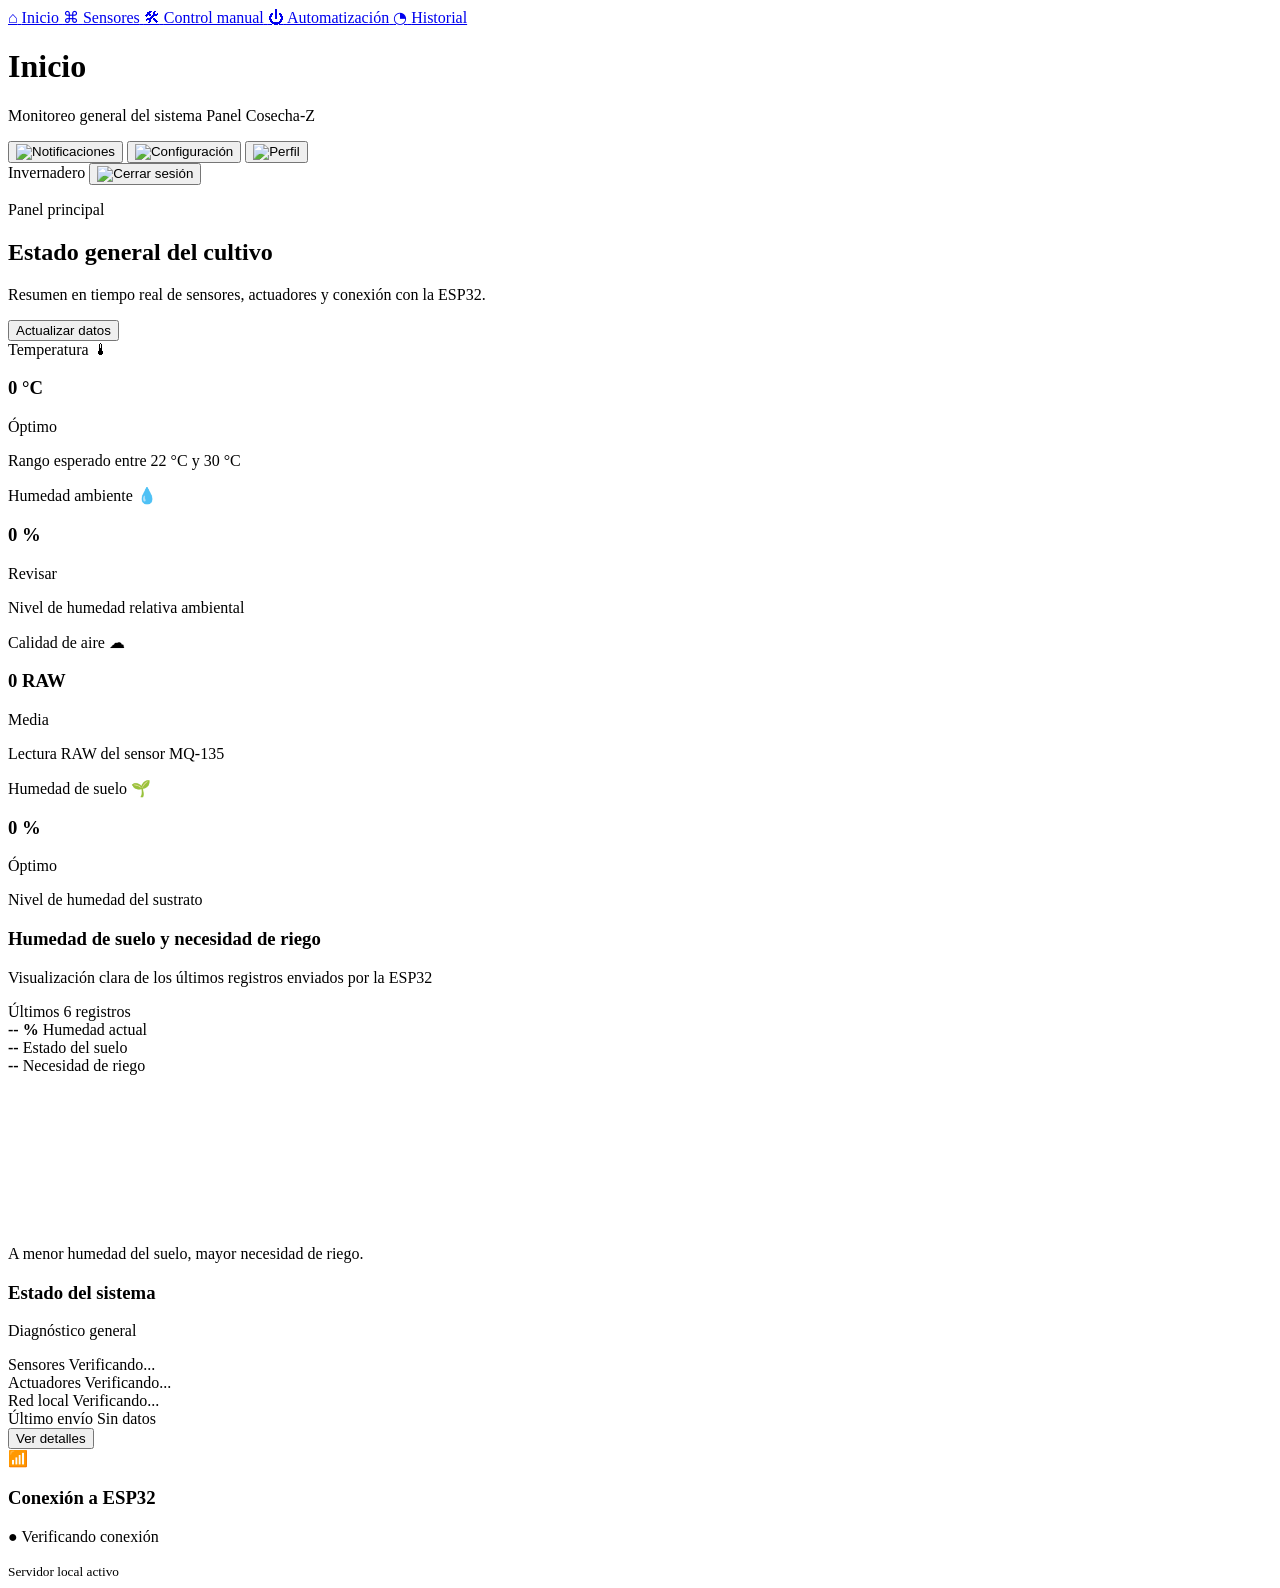
==== index.html @ 04407e0e "Add files via upload" ====
<!doctype html>
<html lang="es">

<head>
  <meta charset="utf-8">
  <meta name="viewport" content="width=device-width, initial-scale=1">
  <title>Invernadero-Z | Dashboard</title>

  <link rel="stylesheet" href="../CSS/dashboard.css">

  <script src="https://cdn.jsdelivr.net/npm/chart.js"></script>
  <script src="../js/fecha.js" defer></script>
  <script src="../js/indexfuncion.js?v=6" defer></script>
  <script src="../js/auth.js" defer></script>
</head>

<body>
  <div class="app">

    <aside class="sidebar">
      <nav class="sidebar-nav">
        <a href="../frontend/index.html" class="nav-link">
          <span class="nav-icon">⌂</span>
          <span>Inicio</span>
        </a>

        <a href="../frontend/sensores.html" class="nav-link">
          <span class="nav-icon">⌘</span>
          <span>Sensores</span>
        </a>

        <a href="../frontend/control.html" class="nav-link">
          <span class="nav-icon">🛠</span>
          <span>Control manual</span>
        </a>

        <a href="../frontend/automatizacion.html" class="nav-link">
          <span class="nav-icon">⏻</span>
          <span>Automatización</span>
        </a>

        <a href="../frontend/historial.html" class="nav-link">
          <span class="nav-icon">◔</span>
          <span>Historial</span>
        </a>
      </nav>
    </aside>

    <main class="main">

      <header class="topbar">
        <div class="topbar-left">
          <div>
            <h1>Inicio</h1>
            <p>Monitoreo general del sistema Panel Cosecha-Z</p>
          </div>
        </div>

        <div class="datetime-box">
          <div id="fecha-actual"></div>
          <div id="hora-actual"></div>
        </div>

        <div class="topbar-right">
          <button class="icon-btn" type="button" title="Notificaciones">
            <img src="../img/notification.png" alt="Notificaciones" class="nav-icon-img">
          </button>

          <button class="icon-btn" type="button" title="Configuración">
            <img src="../img/setting.png" alt="Configuración" class="nav-icon-img">
          </button>

          <button class="icon-btn" type="button" title="Perfil">
            <img src="../img/user.png" alt="Perfil" class="nav-icon-img">
          </button>

          <div class="user-box">
            <span class="user-name">Invernadero</span>
            <button class="icon-btn" type="button" title="Cerrar sesión">
              <img src="../img/logout.png" alt="Cerrar sesión" class="nav-icon-img">
            </button>
          </div>
        </div>
      </header>

      <section class="hero">
        <div class="hero-content">
          <p class="eyebrow">Panel principal</p>
          <h2>Estado general del cultivo</h2>
          <p>Resumen en tiempo real de sensores, actuadores y conexión con la ESP32.</p>
        </div>

        <div class="hero-actions">
          <button class="primary-btn" type="button">Actualizar datos</button>
        </div>
      </section>

      <section class="kpi-grid">

        <article class="card kpi-card">
          <div class="kpi-top">
            <span class="kpi-label">Temperatura</span>
            <span class="kpi-icon temp">🌡</span>
          </div>

          <div class="kpi-main">
            <h3>0 °C</h3>
            <span class="status-badge success">Óptimo</span>
          </div>

          <p class="kpi-foot">Rango esperado entre 22 °C y 30 °C</p>
        </article>

        <article class="card kpi-card">
          <div class="kpi-top">
            <span class="kpi-label">Humedad ambiente</span>
            <span class="kpi-icon humidity">💧</span>
          </div>

          <div class="kpi-main">
            <h3>0 %</h3>
            <span class="status-badge warning">Revisar</span>
          </div>

          <p class="kpi-foot">Nivel de humedad relativa ambiental</p>
        </article>

        <article class="card kpi-card">
          <div class="kpi-top">
            <span class="kpi-label">Calidad de aire</span>
            <span class="kpi-icon air">☁</span>
          </div>

          <div class="kpi-main">
            <h3>0 RAW</h3>
            <span class="status-badge warning">Media</span>
          </div>

          <p class="kpi-foot">Lectura RAW del sensor MQ-135</p>
        </article>

        <article class="card kpi-card">
          <div class="kpi-top">
            <span class="kpi-label">Humedad de suelo</span>
            <span class="kpi-icon humidity">🌱</span>
          </div>

          <div class="kpi-main">
            <h3>0 %</h3>
            <span class="status-badge success">Óptimo</span>
          </div>

          <p class="kpi-foot">Nivel de humedad del sustrato</p>
        </article>

      </section>

      <section class="content-grid">

        <article class="card chart-card">
          <div class="card-head">
            <div>
              <h3>Humedad de suelo y necesidad de riego</h3>
              <p>Visualización clara de los últimos registros enviados por la ESP32</p>
            </div>
            <span class="card-tag">Últimos 6 registros</span>
          </div>

          <div class="chart-info-row">
            <div class="chart-pill">
              <strong id="soil-current">-- %</strong>
              <span>Humedad actual</span>
            </div>

            <div class="chart-pill">
              <strong id="soil-status">--</strong>
              <span>Estado del suelo</span>
            </div>

            <div class="chart-pill">
              <strong id="soil-risk">--</strong>
              <span>Necesidad de riego</span>
            </div>
          </div>

          <div class="chart-canvas-wrap">
            <canvas id="riegoChart"></canvas>
          </div>

          <p class="chart-help">
            A menor humedad del suelo, mayor necesidad de riego.
          </p>
        </article>

        <div class="side-column">

          <article class="card system-card">
            <div class="card-head">
              <div>
                <h3>Estado del sistema</h3>
                <p>Diagnóstico general</p>
              </div>
            </div>

            <div class="system-list">
              <div class="system-item">
                <span>Sensores</span>
                <span class="system-ok">Verificando...</span>
              </div>

              <div class="system-item">
                <span>Actuadores</span>
                <span class="system-ok">Verificando...</span>
              </div>

              <div class="system-item">
                <span>Red local</span>
                <span class="system-ok">Verificando...</span>
              </div>

              <div class="system-item">
                <span>Último envío</span>
                <span class="system-neutral">Sin datos</span>
              </div>
            </div>

            <button class="secondary-btn" type="button" id="verDetallesBtn">Ver detalles</button>
          </article>

          <article class="card esp-card">
            <div class="esp-icon">📶</div>

            <div class="esp-info">
              <h3>Conexión a ESP32</h3>
              <p class="online">● Verificando conexión</p>
              <small>Servidor local activo</small>
            </div>
          </article>

        </div>
      </section>

    </main>
  </div>
</body>

</html>
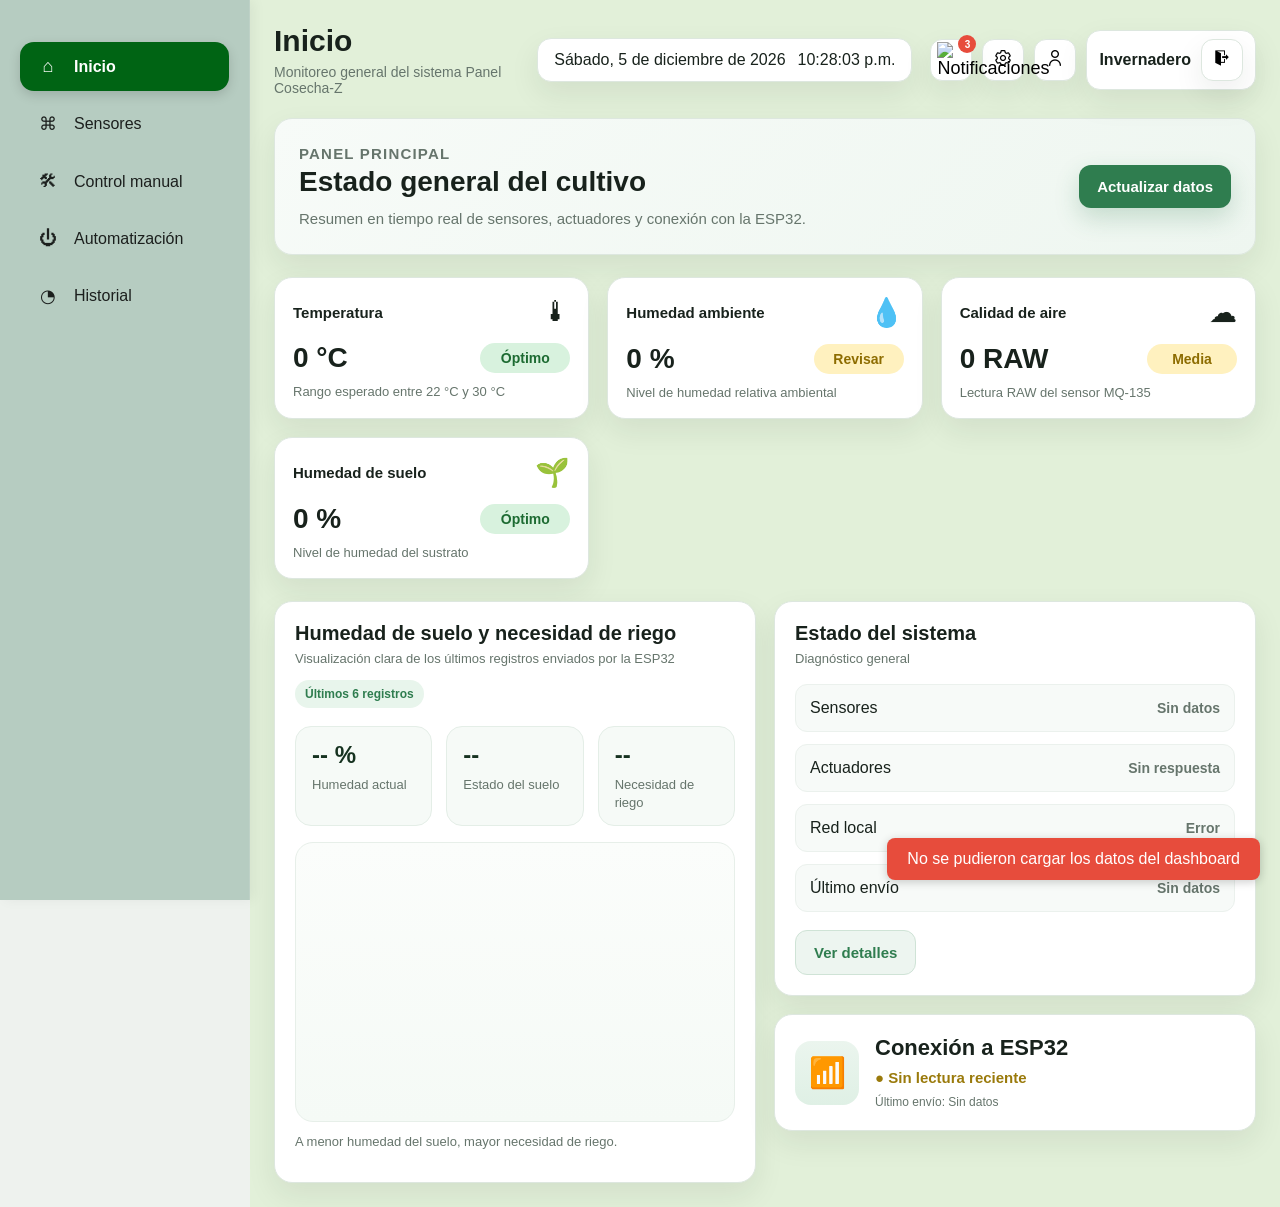
==== commit f68103e4: "Fix HTML entity encoding in index.html" ====
--- a/index.html
+++ b/index.html
@@ -6,12 +6,12 @@
   <meta name="viewport" content="width=device-width, initial-scale=1">
   <title>Invernadero-Z | Dashboard</title>
 
-  <link rel="stylesheet" href="../CSS/dashboard.css">
+  <link rel="stylesheet" href="../dashboard.css">
 
   <script src="https://cdn.jsdelivr.net/npm/chart.js"></script>
-  <script src="../js/fecha.js" defer></script>
-  <script src="../js/indexfuncion.js?v=6" defer></script>
-  <script src="../js/auth.js" defer></script>
+  <script src="../fecha.js" defer></script>
+  <script src="../indexfuncion.js?v=6" defer></script>
+  <script src="../auth.js" defer></script>
 </head>
 
 <body>
@@ -19,27 +19,27 @@
 
     <aside class="sidebar">
       <nav class="sidebar-nav">
-        <a href="../frontend/index.html" class="nav-link">
+        <a href="../index.html" class="nav-link">
           <span class="nav-icon">⌂</span>
           <span>Inicio</span>
         </a>
 
-        <a href="../frontend/sensores.html" class="nav-link">
+        <a href="../sensores.html" class="nav-link">
           <span class="nav-icon">⌘</span>
           <span>Sensores</span>
         </a>
 
-        <a href="../frontend/control.html" class="nav-link">
+        <a href="../control.html" class="nav-link">
           <span class="nav-icon">🛠</span>
           <span>Control manual</span>
         </a>
 
-        <a href="../frontend/automatizacion.html" class="nav-link">
+        <a href="../automatizacion.html" class="nav-link">
           <span class="nav-icon">⏻</span>
           <span>Automatización</span>
         </a>
 
-        <a href="../frontend/historial.html" class="nav-link">
+        <a href="../historial.html" class="nav-link">
           <span class="nav-icon">◔</span>
           <span>Historial</span>
         </a>
@@ -67,17 +67,17 @@
           </button>
 
           <button class="icon-btn" type="button" title="Configuración">
-            <img src="../img/setting.png" alt="Configuración" class="nav-icon-img">
+            <img src="../setting.png" alt="Configuración" class="nav-icon-img">
           </button>
 
           <button class="icon-btn" type="button" title="Perfil">
-            <img src="../img/user.png" alt="Perfil" class="nav-icon-img">
+            <img src="../user.png" alt="Perfil" class="nav-icon-img">
           </button>
 
           <div class="user-box">
             <span class="user-name">Invernadero</span>
             <button class="icon-btn" type="button" title="Cerrar sesión">
-              <img src="../img/logout.png" alt="Cerrar sesión" class="nav-icon-img">
+              <img src="../logout.png" alt="Cerrar sesión" class="nav-icon-img">
             </button>
           </div>
         </div>
@@ -244,4 +244,4 @@
   </div>
 </body>
 
-</html>+</html>
--- a/dashboard.css
+++ b/dashboard.css
@@ -0,0 +1,1038 @@
+:root {
+  --bg: #eef2ee;
+  
+  /* Colores del Sidebar */
+  --sidebar: #B6CCC1;
+  --sidebar-soft: #B6CCC1;
+  --sidebar-accent: #006414;
+  
+  /* Colores del área principal */
+  --main-bg: #E2F0D9;
+  --panel: #ffffff;
+  --panel-2: #f7faf8;
+  --line: #dde7df;
+  --text: #18221c;
+  --muted: #66756c;
+  --green: #2f7d4f;
+  --green-2: #4f9b68;
+  --green-soft: #e8f5ec;
+  --yellow-soft: #fff1bf;
+  --yellow-text: #8d6c00;
+  --red-soft: #ffd7d7;
+  --red-text: #9a2323;
+  --shadow: 0 12px 30px rgba(23, 43, 30, 0.08);
+  --radius: 18px;
+  
+  /* Variables responsive */
+  --sidebar-width: 270px;
+  --sidebar-width-mobile: 100%;
+  --padding-main: 24px;
+  --padding-main-mobile: 14px;
+}
+
+* {
+  box-sizing: border-box;
+}
+
+body {
+  margin: 0;
+  font-family: "Segoe UI", Arial, sans-serif;
+  background: var(--bg);
+  color: var(--text);
+  overflow-x: hidden;
+}
+
+.app {
+  min-height: 100vh;
+  display: grid;
+  grid-template-columns: var(--sidebar-width) 1fr;
+  gap: 0;
+}
+
+/* ========== SIDEBAR - ESTILOS DIFERENCIADOS ========== */
+.sidebar {
+  background: linear-gradient(135deg, var(--sidebar) 0%, var(--sidebar-soft) 100%);
+  color: #ffffff;
+  padding: 26px 20px;
+  border-right: 1px solid rgba(255, 255, 255, 0.1);
+  box-shadow: 4px 0 12px rgba(0, 0, 0, 0.05);
+  position: sticky;
+  top: 0;
+  height: 100vh;
+  overflow-y: auto;
+  transition: all 0.3s ease;
+  z-index: 100;
+}
+
+/* Scrollbar personalizado */
+.sidebar::-webkit-scrollbar {
+  width: 5px;
+}
+
+.sidebar::-webkit-scrollbar-track {
+  background: rgba(255, 255, 255, 0.1);
+}
+
+.sidebar::-webkit-scrollbar-thumb {
+  background: rgba(255, 255, 255, 0.3);
+  border-radius: 10px;
+}
+
+.sidebar-brand {
+  display: flex;
+  align-items: center;
+  gap: 14px;
+  margin-bottom: 32px;
+  padding-bottom: 20px;
+  border-bottom: 1px solid rgba(255, 255, 255, 0.2);
+}
+
+.brand-logo {
+  width: 48px;
+  height: 48px;
+  border-radius: 14px;
+  background: rgba(255, 255, 255, 0.2);
+  backdrop-filter: blur(10px);
+  display: flex;
+  align-items: center;
+  justify-content: center;
+  font-weight: 800;
+  letter-spacing: .5px;
+  font-size: 20px;
+}
+
+.sidebar-brand h2 {
+  margin: 0;
+  font-size: 18px;
+  color: #ffffff;
+}
+
+.sidebar-brand p {
+  margin: 4px 0 0;
+  font-size: 13px;
+  color: rgba(255, 255, 255, 0.75);
+}
+
+.sidebar-nav {
+  display: flex;
+  flex-direction: column;
+  gap: 8px;
+  margin-top: 16px;
+}
+
+.nav-link {
+  display: flex;
+  align-items: center;
+  gap: 14px;
+  color: rgba(0, 0, 0, 0.85);
+  text-decoration: none;
+  padding: 14px 16px;
+  border-radius: 14px;
+  transition: all 0.3s ease;
+  white-space: nowrap;
+}
+
+.nav-link:hover {
+  background: rgba(255, 255, 255, 0.1);
+  color: #ffffff;
+  transform: translateX(4px);
+}
+
+.nav-link.active {
+  background: var(--sidebar-accent);
+  color: #fff;
+  font-weight: 700;
+  box-shadow: 0 4px 12px rgba(0, 0, 0, 0.15);
+}
+
+.nav-icon {
+  width: 24px;
+  text-align: center;
+  font-size: 18px;
+  flex-shrink: 0;
+}
+
+.nav-text {
+  flex-shrink: 0;
+}
+
+/* ========== ÁREA PRINCIPAL ========== */
+.main {
+  background: var(--main-bg);
+  padding: var(--padding-main);
+  min-height: 100vh;
+  width: 100%;
+  overflow-x: hidden;
+}
+
+/* Topbar Responsive */
+.topbar {
+  display: grid;
+  grid-template-columns: 1fr auto auto;
+  gap: 18px;
+  align-items: center;
+  margin-bottom: 22px;
+}
+
+.topbar-left h1 {
+  margin: 0;
+  font-size: clamp(24px, 4vw, 30px);
+  color: var(--text);
+}
+
+.topbar-left p {
+  margin: 6px 0 0;
+  color: var(--muted);
+  font-size: clamp(12px, 3vw, 14px);
+}
+
+.datetime-box {
+  background: var(--panel);
+  border: 1px solid var(--line);
+  border-radius: 14px;
+  padding: 12px 16px;
+  display: flex;
+  gap: 12px;
+  align-items: center;
+  box-shadow: var(--shadow);
+  flex-wrap: wrap;
+}
+
+.datetime-box span {
+  color: var(--muted);
+  font-size: clamp(12px, 3vw, 14px);
+}
+
+.datetime-box strong {
+  font-size: clamp(13px, 3vw, 16px);
+}
+
+.topbar-right {
+  display: flex;
+  align-items: center;
+  gap: 10px;
+  flex-wrap: wrap;
+}
+
+.icon-btn {
+  width: 42px;
+  height: 42px;
+  border: 1px solid var(--line);
+  background: var(--panel);
+  border-radius: 12px;
+  cursor: pointer;
+  font-size: 18px;
+  box-shadow: var(--shadow);
+  transition: all 0.2s ease;
+  flex-shrink: 0;
+}
+
+.icon-btn:hover {
+  background: var(--green-soft);
+  transform: scale(1.05);
+}
+
+.user-box {
+  display: flex;
+  align-items: center;
+  gap: 10px;
+  background: var(--panel);
+  border: 1px solid var(--line);
+  border-radius: 14px;
+  padding: 8px 12px;
+  box-shadow: var(--shadow);
+  flex-wrap: wrap;
+}
+
+.user-name {
+  font-weight: 700;
+  font-size: clamp(13px, 3vw, 16px);
+}
+
+.logout-btn {
+  border: none;
+  background: transparent;
+  cursor: pointer;
+  font-size: 18px;
+  color: var(--text);
+  transition: color 0.2s ease;
+}
+
+.logout-btn:hover {
+  color: var(--green);
+}
+
+/* Hero Section Responsive */
+.hero {
+  background: linear-gradient(135deg, #f7fbf8 0%, #eef6f0 100%);
+  border: 1px solid var(--line);
+  border-radius: var(--radius);
+  padding: clamp(20px, 4vw, 24px);
+  box-shadow: var(--shadow);
+  display: flex;
+  justify-content: space-between;
+  align-items: center;
+  gap: 18px;
+  margin-bottom: 22px;
+  flex-wrap: wrap;
+}
+
+.hero-content {
+  flex: 1;
+}
+
+.eyebrow {
+  margin: 0 0 8px;
+  font-size: clamp(11px, 3vw, 12px);
+  font-weight: 700;
+  letter-spacing: .08em;
+  text-transform: uppercase;
+  color: var(--green);
+}
+
+.hero h2 {
+  margin: 0 0 10px;
+  font-size: clamp(22px, 5vw, 28px);
+}
+
+.hero p {
+  margin: 0;
+  color: var(--muted);
+  line-height: 1.5;
+  font-size: clamp(13px, 3vw, 15px);
+}
+
+.hero-actions {
+  display: flex;
+  gap: 12px;
+  flex-wrap: wrap;
+}
+
+.primary-btn,
+.secondary-btn {
+  border: none;
+  border-radius: 12px;
+  padding: clamp(11px, 3vw, 13px) clamp(15px, 4vw, 18px);
+  font-size: clamp(13px, 3vw, 15px);
+  font-weight: 700;
+  cursor: pointer;
+  transition: all 0.2s ease;
+  white-space: nowrap;
+}
+
+.primary-btn {
+  background: var(--green);
+  color: #fff;
+  box-shadow: 0 10px 24px rgba(47, 125, 79, .22);
+}
+
+.primary-btn:hover {
+  background: var(--green-2);
+  transform: translateY(-2px);
+}
+
+.secondary-btn {
+  background: #edf5f0;
+  color: var(--green);
+  border: 1px solid #cfe3d6;
+}
+
+.secondary-btn:hover {
+  background: #e0ede5;
+}
+
+/* KPI Grid Responsive */
+.kpi-grid {
+  display: grid;
+  grid-template-columns: repeat(auto-fit, minmax(280px, 1fr));
+  gap: 18px;
+  margin-bottom: 22px;
+}
+
+.card {
+  background: var(--panel);
+  border: 1px solid var(--line);
+  border-radius: var(--radius);
+  box-shadow: var(--shadow);
+  transition: transform 0.2s ease, box-shadow 0.2s ease;
+}
+
+.card:hover {
+  transform: translateY(-4px);
+  box-shadow: 0 16px 40px rgba(23, 43, 30, 0.12);
+}
+
+.kpi-card {
+  padding: clamp(16px, 3vw, 18px);
+}
+
+.kpi-top {
+  display: flex;
+  align-items: center;
+  justify-content: space-between;
+  margin-bottom: 14px;
+  flex-wrap: wrap;
+  gap: 8px;
+}
+
+.kpi-label {
+  font-size: clamp(13px, 3vw, 15px);
+  font-weight: 700;
+}
+
+.kpi-icon {
+  font-size: clamp(24px, 5vw, 28px);
+}
+
+.kpi-main {
+  display: flex;
+  align-items: center;
+  justify-content: space-between;
+  gap: 12px;
+  margin-bottom: 10px;
+  flex-wrap: wrap;
+}
+
+.kpi-main h3 {
+  margin: 0;
+  font-size: clamp(24px, 5vw, 28px);
+}
+
+.status-badge {
+  display: inline-flex;
+  align-items: center;
+  justify-content: center;
+  min-width: 90px;
+  padding: 7px 12px;
+  border-radius: 999px;
+  font-size: clamp(12px, 3vw, 14px);
+  font-weight: 700;
+}
+
+.status-badge.success {
+  background: #d8f2de;
+  color: #1d6b32;
+}
+
+.status-badge.warning {
+  background: var(--yellow-soft);
+  color: var(--yellow-text);
+}
+
+.status-badge.danger {
+  background: var(--red-soft);
+  color: var(--red-text);
+}
+
+.kpi-foot {
+  margin: 0;
+  font-size: clamp(11px, 3vw, 13px);
+  color: var(--muted);
+}
+
+/* Content Grid Responsive */
+.content-grid {
+  display: grid;
+  grid-template-columns: repeat(auto-fit, minmax(300px, 1fr));
+  gap: 18px;
+}
+
+.chart-card,
+.system-card,
+.esp-card {
+  padding: clamp(16px, 3vw, 20px);
+}
+
+.card-head {
+  display: flex;
+  justify-content: space-between;
+  align-items: flex-start;
+  gap: 14px;
+  margin-bottom: 18px;
+  flex-wrap: wrap;
+}
+
+.card-head h3 {
+  margin: 0;
+  font-size: clamp(18px, 4vw, 20px);
+}
+
+.card-head p {
+  margin: 6px 0 0;
+  color: var(--muted);
+  font-size: clamp(11px, 3vw, 13px);
+}
+
+.card-tag {
+  background: var(--green-soft);
+  color: var(--green);
+  padding: 7px 10px;
+  border-radius: 999px;
+  font-size: clamp(11px, 3vw, 12px);
+  font-weight: 700;
+  white-space: nowrap;
+}
+
+/* Chart Responsive */
+.chart-area {
+  height: auto;
+  min-height: 300px;
+  display: flex;
+  align-items: center;
+  justify-content: center;
+  overflow-x: auto;
+}
+
+.chart {
+  width: 100%;
+  max-width: 100%;
+  height: auto;
+  min-height: 240px;
+  border-left: 5px solid #2f7d4f;
+  border-bottom: 5px solid #2f7d4f;
+  display: flex;
+  align-items: flex-end;
+  justify-content: center;
+  gap: clamp(8px, 2vw, 16px);
+  padding: 0 clamp(8px, 2vw, 14px);
+  overflow-x: auto;
+}
+
+.bar {
+  width: clamp(24px, 5vw, 34px);
+  border-radius: 8px 8px 0 0;
+  display: inline-block;
+  background: linear-gradient(180deg, #6ac79b 0%, #2f8b5e 100%);
+  transition: height 0.3s ease;
+  flex-shrink: 0;
+}
+
+.b1 { height: 54px; }
+.b2 { height: 185px; }
+.b3 { height: 86px; }
+.b4 { height: 104px; }
+.b5 { height: 132px; }
+.b6 { height: 164px; }
+
+/* Side Column */
+.side-column {
+  display: flex;
+  flex-direction: column;
+  gap: 18px;
+}
+
+.system-list {
+  display: flex;
+  flex-direction: column;
+  gap: 12px;
+  margin-bottom: 18px;
+}
+
+.system-item {
+  display: flex;
+  justify-content: space-between;
+  align-items: center;
+  padding: clamp(12px, 3vw, 14px);
+  border-radius: 12px;
+  background: var(--panel-2);
+  border: 1px solid #ebf1ed;
+  flex-wrap: wrap;
+  gap: 8px;
+}
+
+.system-name {
+  font-size: clamp(13px, 3vw, 15px);
+}
+
+.system-ok {
+  color: #1f7b39;
+  font-weight: 700;
+  font-size: clamp(12px, 3vw, 14px);
+}
+
+.system-neutral {
+  color: var(--muted);
+  font-weight: 600;
+  font-size: clamp(12px, 3vw, 14px);
+}
+
+/* ESP Card */
+.esp-card {
+  display: flex;
+  align-items: center;
+  gap: 16px;
+  flex-wrap: wrap;
+}
+
+.esp-icon {
+  width: clamp(50px, 10vw, 64px);
+  height: clamp(50px, 10vw, 64px);
+  border-radius: 16px;
+  background: linear-gradient(180deg, #ebf5ee 0%, #dff0e5 100%);
+  display: flex;
+  align-items: center;
+  justify-content: center;
+  font-size: clamp(24px, 5vw, 30px);
+  flex-shrink: 0;
+}
+
+.esp-info h3 {
+  margin: 0 0 8px;
+  font-size: clamp(18px, 4vw, 22px);
+}
+
+.esp-info p {
+  margin: 0 0 6px;
+  font-size: clamp(13px, 3vw, 15px);
+}
+
+.online {
+  color: #219348;
+  font-weight: 700;
+}
+
+.esp-info small {
+  color: var(--muted);
+  font-size: clamp(11px, 3vw, 12px);
+}
+
+/* ========== MEDIA QUERIES RESPONSIVAS ========== */
+
+/* Laptop y Desktop (1200px - 1400px) */
+@media (max-width: 1400px) {
+  :root {
+    --sidebar-width: 250px;
+  }
+  
+  .kpi-grid {
+    grid-template-columns: repeat(auto-fit, minmax(260px, 1fr));
+  }
+}
+
+/* Tablet Landscape (992px - 1199px) */
+@media (max-width: 1199px) {
+  :root {
+    --sidebar-width: 240px;
+    --padding-main: 20px;
+  }
+  
+  .topbar {
+    gap: 15px;
+  }
+  
+  .content-grid {
+    gap: 15px;
+  }
+}
+
+/* Tablet Portrait (768px - 991px) */
+@media (max-width: 991px) {
+  .app {
+    grid-template-columns: 1fr;
+  }
+  
+  .sidebar {
+    position: relative;
+    height: auto;
+    border-right: none;
+    border-bottom: 1px solid rgba(255, 255, 255, 0.2);
+    padding: 20px;
+  }
+  
+  .sidebar-nav {
+    flex-direction: row;
+    flex-wrap: wrap;
+    justify-content: center;
+  }
+  
+  .nav-link {
+    flex: 1;
+    min-width: 120px;
+    justify-content: center;
+  }
+  
+  .nav-text {
+    display: inline;
+  }
+  
+  .main {
+    padding: 20px;
+  }
+  
+  .topbar {
+    grid-template-columns: 1fr;
+    gap: 15px;
+  }
+  
+  .topbar-left {
+    text-align: center;
+  }
+  
+  .datetime-box {
+    justify-content: center;
+  }
+  
+  .topbar-right {
+    justify-content: center;
+  }
+  
+  .hero {
+    flex-direction: column;
+    text-align: center;
+  }
+  
+  .hero-actions {
+    justify-content: center;
+  }
+  
+  .kpi-grid {
+    grid-template-columns: repeat(auto-fit, minmax(250px, 1fr));
+  }
+}
+
+/* Móvil Grande (576px - 767px) */
+@media (max-width: 767px) {
+  :root {
+    --padding-main: 16px;
+  }
+  
+  .sidebar {
+    padding: 16px;
+  }
+  
+  .sidebar-brand {
+    justify-content: center;
+  }
+  
+  .sidebar-nav {
+    flex-direction: column;
+  }
+  
+  .nav-link {
+    min-width: auto;
+    justify-content: flex-start;
+  }
+  
+  .main {
+    padding: 16px;
+  }
+  
+  .hero-actions {
+    flex-direction: column;
+    width: 100%;
+  }
+  
+  .primary-btn,
+  .secondary-btn {
+    width: 100%;
+    text-align: center;
+  }
+  
+  .kpi-grid {
+    grid-template-columns: 1fr;
+    gap: 15px;
+  }
+  
+  .content-grid {
+    grid-template-columns: 1fr;
+    gap: 15px;
+  }
+  
+  .chart {
+    gap: 8px;
+  }
+  
+  .system-item {
+    flex-direction: column;
+    text-align: center;
+  }
+  
+  .esp-card {
+    flex-direction: column;
+    text-align: center;
+  }
+}
+
+/* Móvil Pequeño (hasta 575px) */
+@media (max-width: 575px) {
+  :root {
+    --padding-main: 12px;
+    --radius: 14px;
+  }
+  
+  .sidebar {
+    padding: 12px;
+  }
+  
+  .brand-logo {
+    width: 40px;
+    height: 40px;
+    font-size: 16px;
+  }
+  
+  .sidebar-brand h2 {
+    font-size: 16px;
+  }
+  
+  .sidebar-brand p {
+    font-size: 11px;
+  }
+  
+  .nav-link {
+    padding: 10px 12px;
+    font-size: 14px;
+  }
+  
+  .nav-icon {
+    font-size: 16px;
+  }
+  
+  .main {
+    padding: 12px;
+  }
+  
+  .datetime-box {
+    flex-direction: column;
+    text-align: center;
+    gap: 5px;
+  }
+  
+  .user-box {
+    width: 100%;
+    justify-content: center;
+  }
+  
+  .icon-btn {
+    width: 38px;
+    height: 38px;
+    font-size: 16px;
+  }
+  
+  .kpi-card {
+    padding: 14px;
+  }
+  
+  .kpi-main {
+    flex-direction: column;
+    align-items: flex-start;
+  }
+  
+  .status-badge {
+    align-self: flex-start;
+  }
+  
+  .chart-card,
+  .system-card,
+  .esp-card {
+    padding: 16px;
+  }
+  
+  .chart {
+    padding: 0 5px;
+  }
+  
+  .bar {
+    width: 20px;
+  }
+}
+
+/* Soporte para dispositivos táctiles */
+@media (hover: none) and (pointer: coarse) {
+  .nav-link:hover,
+  .card:hover,
+  .icon-btn:hover,
+  .primary-btn:hover,
+  .secondary-btn:hover {
+    transform: none;
+  }
+  
+  .nav-link:active,
+  .icon-btn:active {
+    opacity: 0.7;
+  }
+}
+
+/* Modo oscuro automático (opcional) */
+@media (prefers-color-scheme: dark) {
+  /* Puedes agregar estilos para modo oscuro si lo deseas */
+}
+
+/* Impresión */
+@media print {
+  .sidebar,
+  .topbar-right,
+  .hero-actions {
+    display: none;
+  }
+  
+  .app {
+    grid-template-columns: 1fr;
+  }
+  
+  .main {
+    padding: 0;
+  }
+  
+  .card {
+    box-shadow: none;
+    border: 1px solid #ddd;
+  }
+}
+.notification-toast {
+  position: fixed;
+  bottom: 20px;
+  right: 20px;
+  color: white;
+  padding: 12px 20px;
+  border-radius: 8px;
+  z-index: 1000;
+  animation: slideIn 0.3s ease;
+  box-shadow: 0 2px 10px rgba(0,0,0,0.2);
+}
+
+@keyframes slideIn {
+  from {
+    transform: translateX(100%);
+    opacity: 0;
+  }
+  to {
+    transform: translateX(0);
+    opacity: 1;
+  }
+}
+
+.modal {
+  display: none;
+  position: fixed;
+  top: 0;
+  left: 0;
+  width: 100%;
+  height: 100%;
+  background: rgba(0,0,0,0.5);
+  z-index: 1001;
+  justify-content: center;
+  align-items: center;
+}
+
+.modal-content {
+  background: white;
+  padding: 20px;
+  border-radius: 12px;
+  min-width: 300px;
+  text-align: center;
+  box-shadow: 0 4px 20px rgba(0,0,0,0.3);
+}
+
+.modal-content button {
+  margin: 10px 5px;
+  padding: 8px 20px;
+  cursor: pointer;
+}
+
+.chart .bar {
+  transition: height 0.3s ease;
+}
+
+/* ===== GRÁFICA DEL DASHBOARD PRINCIPAL ===== */
+
+.chart-card {
+  min-height: 360px;
+}
+
+.chart-area {
+  height: 240px;
+  display: flex;
+  align-items: flex-end;
+  justify-content: center;
+  padding: 20px 10px 10px;
+}
+
+.chart {
+  width: 100%;
+  height: 210px;
+  display: flex;
+  align-items: flex-end;
+  justify-content: center;
+  gap: 22px;
+  border-left: none;
+  border-bottom: 5px solid #2f7d4a;
+  padding: 0 20px;
+}
+
+.chart .bar {
+  width: 44px;
+  min-height: 25px;
+  border-radius: 10px 10px 0 0;
+  background: linear-gradient(180deg, #72d497 0%, #2f8b57 100%);
+  display: block;
+  transition: height 0.4s ease;
+  position: relative;
+}
+
+.chart .bar::after {
+  content: attr(data-label);
+  position: absolute;
+  bottom: -28px;
+  left: 50%;
+  transform: translateX(-50%);
+  font-size: 11px;
+  color: #617066;
+  white-space: nowrap;
+}
+
+/* ===== DASHBOARD - GRÁFICA PROFESIONAL DE RIEGO ===== */
+
+.chart-card {
+  min-height: 470px;
+}
+
+.chart-info-row {
+  display: grid;
+  grid-template-columns: repeat(3, 1fr);
+  gap: 14px;
+  margin: 18px 0 16px;
+}
+
+.chart-pill {
+  background: #f6faf7;
+  border: 1px solid #e4eee7;
+  border-radius: 16px;
+  padding: 14px 16px;
+}
+
+.chart-pill strong {
+  display: block;
+  font-size: 24px;
+  color: #163220;
+  margin-bottom: 6px;
+}
+
+.chart-pill span {
+  font-size: 13px;
+  color: var(--muted);
+}
+
+.chart-canvas-wrap {
+  width: 100%;
+  height: 280px;
+  background: linear-gradient(180deg, #fbfdfb 0%, #f5faf6 100%);
+  border: 1px solid #e7efe9;
+  border-radius: 18px;
+  padding: 16px;
+}
+
+.chart-help {
+  margin-top: 12px;
+  font-size: 13px;
+  color: var(--muted);
+}
+
+@media (max-width: 900px) {
+  .chart-info-row {
+    grid-template-columns: 1fr;
+  }
+
+  .chart-canvas-wrap {
+    height: 300px;
+  }
+}
